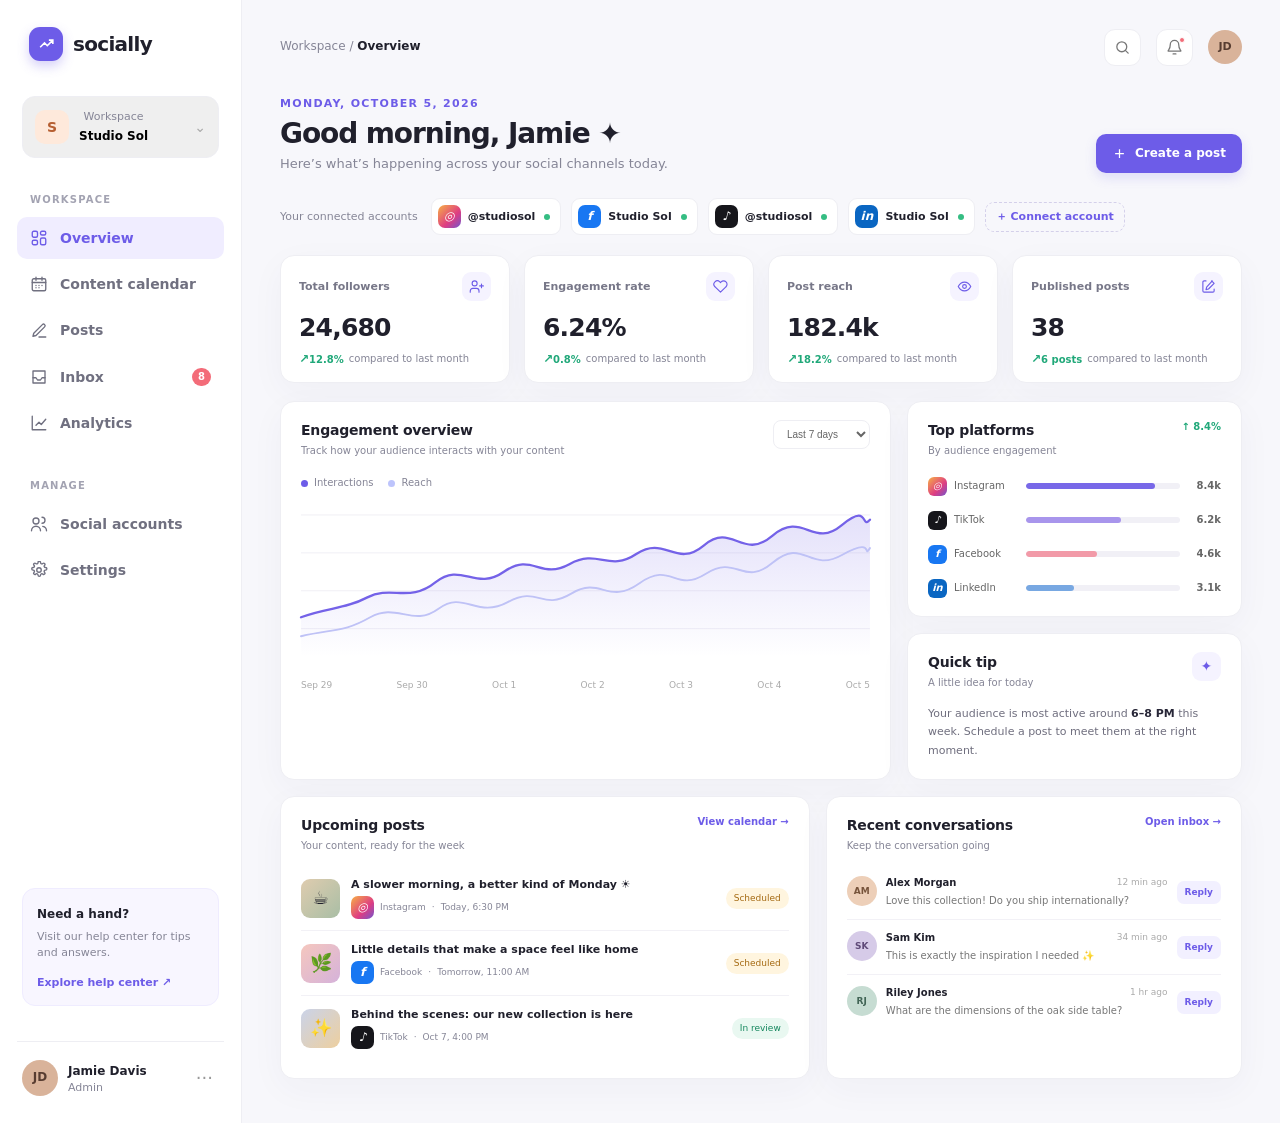
==== index.htm @ 8b08d068 "sample files" ====
<!doctype html>
<html lang="en">
<head>
  <meta charset="utf-8">
  <meta name="viewport" content="width=device-width, initial-scale=1">
  <meta name="theme-color" content="#f7f7fb">
  <title>Socially — Your social, in sync</title>
  <style>
    :root{--ink:#20202c;--muted:#858596;--line:#eeeef3;--purple:#6d5ce8;--purple-dark:#5948d5;--lav:#f0edff;--green:#20a879;--paper:#fff;--bg:#f7f7fb;--shadow:0 10px 35px #30275b0a}
    *{box-sizing:border-box}body{margin:0;background:var(--bg);color:var(--ink);font:14px/1.45 Inter,ui-sans-serif,system-ui,-apple-system,"Segoe UI",sans-serif}button{font:inherit;cursor:pointer}a{color:inherit;text-decoration:none}.app{min-height:100vh;display:grid;grid-template-columns:242px minmax(0,1fr)}
    aside{background:#fff;border-right:1px solid var(--line);padding:27px 17px;display:flex;flex-direction:column;gap:35px}.brand{display:flex;align-items:center;gap:10px;padding:0 12px;font-weight:750;font-size:20px;letter-spacing:-.7px}.brand-mark{height:34px;width:34px;border-radius:11px;background:var(--purple);display:grid;place-items:center;color:#fff;box-shadow:0 5px 12px #6d5ce84a}.brand-mark svg{width:19px}.workspace{margin:0 5px;padding:12px;border:1px solid var(--line);border-radius:13px;display:flex;align-items:center;gap:10px}.workspace-icon{width:34px;height:34px;border-radius:10px;background:#fee9db;color:#b65f32;display:grid;place-items:center;font-weight:750}.workspace small,.profile small{display:block;color:var(--muted);font-size:11px}.workspace strong{font-size:12px}.chev{margin-left:auto;color:#aaa}.nav-label{font-size:10px;text-transform:uppercase;letter-spacing:1.2px;color:#a3a3b2;font-weight:700;padding:0 13px;margin:0 0 9px}.nav{display:grid;gap:4px}.nav a{display:flex;gap:12px;align-items:center;padding:11px 13px;border-radius:10px;color:#707080;font-weight:550;transition:.18s}.nav a:hover{background:#f8f7ff;color:var(--purple)}.nav a.active{background:var(--lav);color:var(--purple);font-weight:700}.nav svg{width:18px;height:18px;stroke:currentColor;fill:none;stroke-width:1.8;stroke-linecap:round;stroke-linejoin:round}.badge{margin-left:auto;background:#f36c79;color:#fff;border-radius:99px;font-size:10px;min-width:19px;text-align:center;padding:2px 5px}.spacer{flex:1}.help-card{margin:0 5px;background:#f8f6ff;border:1px solid #efecff;padding:14px;border-radius:13px}.help-card strong{font-size:12px}.help-card p{font-size:11px;color:var(--muted);margin:5px 0 10px}.help-card a{color:var(--purple);font-weight:650;font-size:11px}.profile{border-top:1px solid var(--line);padding:18px 5px 0;display:flex;align-items:center;gap:10px}.avatar{width:36px;height:36px;border-radius:50%;display:grid;place-items:center;background:#d9b39a;color:#583d31;font-weight:750;font-size:12px;flex:none}.profile strong{font-size:12px}.profile button{margin-left:auto;border:0;background:none;color:#999;font-size:18px}
    main{min-width:0;padding:27px 38px 44px;max-width:1600px;width:100%;margin:0 auto}.topbar{height:40px;display:flex;align-items:center;justify-content:space-between;margin-bottom:29px}.crumb{color:var(--muted);font-size:12px}.crumb b{color:var(--ink);font-weight:650}.top-actions{display:flex;align-items:center;gap:15px}.icon-btn{border:1px solid var(--line);background:#fff;width:37px;height:37px;border-radius:11px;color:#777;display:grid;place-items:center;position:relative}.icon-btn svg{width:17px;height:17px;fill:none;stroke:currentColor;stroke-width:1.8;stroke-linecap:round;stroke-linejoin:round}.dot{position:absolute;right:7px;top:7px;height:6px;width:6px;background:#f36c79;border:1px solid #fff;border-radius:50%}.top-avatar{width:34px;height:34px;border-radius:50%;background:#d9b39a;display:grid;place-items:center;color:#583d31;font-weight:750;font-size:11px}
    .welcome{display:flex;align-items:flex-end;justify-content:space-between;margin-bottom:25px}.eyebrow{color:var(--purple);font-size:11px;text-transform:uppercase;letter-spacing:1.3px;font-weight:750}.welcome h1{font-size:28px;letter-spacing:-1.1px;margin:5px 0 4px;line-height:1.2}.welcome p{margin:0;color:var(--muted);font-size:13px}.primary{border:0;border-radius:10px;background:var(--purple);color:white;font-weight:650;font-size:12px;padding:11px 16px;display:inline-flex;align-items:center;gap:8px;box-shadow:0 5px 12px #6d5ce82b;transition:.18s}.primary:hover{background:var(--purple-dark);transform:translateY(-1px)}
    .social-strip{display:flex;align-items:center;gap:10px;margin-bottom:20px;flex-wrap:wrap}.social-strip>span{font-size:11px;color:var(--muted);margin-right:3px}.account{display:flex;align-items:center;gap:7px;padding:6px 10px 6px 6px;border:1px solid var(--line);background:#fff;border-radius:9px;font-size:11px;font-weight:600}.social-icon{width:23px;height:23px;border-radius:7px;display:grid;place-items:center;font-size:12px;font-weight:800;color:white}.ig{background:linear-gradient(135deg,#f7b044,#de3d82 60%,#7255cd)}.fb{background:#1877f2}.tt{background:#16161b}.in{background:#0a66c2}.online{width:6px;height:6px;border-radius:50%;background:#35bd83;margin-left:2px}.connect{border:1px dashed #d4d0ea;background:transparent;color:var(--purple);padding:6px 10px;border-radius:9px;font-size:11px;font-weight:650}
    .metrics{display:grid;grid-template-columns:repeat(4,minmax(0,1fr));gap:14px;margin-bottom:18px}.metric,.panel{background:var(--paper);border:1px solid var(--line);border-radius:14px;box-shadow:var(--shadow)}.metric{padding:16px 18px 14px}.metric-head{display:flex;align-items:center;justify-content:space-between;color:#777788;font-size:11px;font-weight:550}.metric-icon{width:29px;height:29px;background:#f5f3ff;border-radius:9px;color:var(--purple);display:grid;place-items:center}.metric-icon svg{width:15px;height:15px;fill:none;stroke:currentColor;stroke-width:1.8;stroke-linecap:round;stroke-linejoin:round}.metric-value{font-size:25px;font-weight:750;letter-spacing:-.8px;margin:9px 0 4px}.metric-foot{display:flex;align-items:center;gap:5px;color:var(--muted);font-size:10px}.up{color:var(--green);font-weight:700}.up::before{content:'↗';font-size:12px}
    .content-grid{display:grid;grid-template-columns:minmax(0,1.55fr) minmax(285px,.85fr);gap:16px}.panel{padding:18px 20px}.panel-head{display:flex;align-items:flex-start;justify-content:space-between;gap:12px}.panel h2{font-size:14px;letter-spacing:-.2px;margin:0;font-weight:700}.subtle{font-size:10px;color:var(--muted);margin:4px 0 0}.select{border:1px solid var(--line);background:#fff;border-radius:8px;padding:7px 9px;color:#666;font-size:10px}.chart-legend{display:flex;gap:15px;margin:17px 0 6px;color:var(--muted);font-size:10px}.legend{display:flex;align-items:center;gap:6px}.legend i{width:7px;height:7px;border-radius:50%;background:var(--purple)}.legend.secondary i{background:#bdc4fc}.chart{height:180px;width:100%;overflow:visible}.chart svg{width:100%;height:100%;overflow:visible}.chart text{font:10px inherit;fill:#a0a0ae}.gridline{stroke:#f0eff5;stroke-width:1}.area{fill:url(#fill)}.line-a{fill:none;stroke:#7462e8;stroke-width:2.4;stroke-linecap:round;stroke-linejoin:round}.line-b{fill:none;stroke:#bfc2f6;stroke-width:2;stroke-linecap:round;stroke-linejoin:round}.axis{display:flex;justify-content:space-between;color:#aaa;font-size:9px;margin-top:3px}.right-stack{display:grid;gap:16px;align-content:start}.mini-metric{font-size:10px;color:var(--muted)}.mini-metric strong{color:var(--green);font-size:10px}.bar-list{display:grid;gap:15px;margin-top:18px}.bar-row{display:grid;grid-template-columns:89px 1fr 32px;gap:9px;align-items:center;font-size:10px}.bar-name{display:flex;align-items:center;gap:7px;color:#666}.bar-name .social-icon{width:19px;height:19px;font-size:10px;border-radius:6px}.track{height:6px;background:#f1f0f6;border-radius:8px;overflow:hidden}.fill{height:100%;background:#7868e8;border-radius:8px}.bar-row:nth-child(2) .fill{background:#a895ec}.bar-row:nth-child(3) .fill{background:#f29aa8}.bar-row:nth-child(4) .fill{background:#78a8e2}.bar-value{text-align:right;color:#666;font-weight:650}
    .lower-grid{display:grid;grid-template-columns:minmax(0,1.12fr) minmax(0,.88fr);gap:16px;margin-top:16px}.view-link{color:var(--purple);font-size:10px;font-weight:650}.post-list{margin-top:13px;display:grid}.post{display:grid;grid-template-columns:39px minmax(0,1fr) auto;align-items:center;gap:11px;padding:11px 0;border-top:1px solid #f2f1f6}.post:first-child{border-top:0}.post-thumb{width:39px;height:39px;border-radius:9px;background:linear-gradient(135deg,#dfccaf,#a9bea5);display:grid;place-items:center;font-size:18px}.post:nth-child(2) .post-thumb{background:linear-gradient(135deg,#f5c7be,#d5b2da)}.post:nth-child(3) .post-thumb{background:linear-gradient(135deg,#cad3e9,#edcf9f)}.post-title{font-size:11px;font-weight:650;white-space:nowrap;overflow:hidden;text-overflow:ellipsis}.post-meta{font-size:9px;color:var(--muted);margin-top:3px;display:flex;align-items:center;gap:6px}.post-status{font-size:9px;color:#a56a12;background:#fff5df;border-radius:20px;padding:4px 8px;white-space:nowrap}.post-status.published{color:#16875e;background:#e9f8f1}.inbox-summary{display:flex;gap:8px;align-items:center}.inbox-summary strong{font-size:21px}.inbox-summary span{font-size:10px;color:var(--muted)}.comment-list{margin-top:12px}.comment{display:flex;gap:9px;padding:11px 0;border-top:1px solid #f2f1f6}.comment:first-child{border-top:0}.comment .avatar{width:30px;height:30px;font-size:9px}.comment-body{min-width:0;flex:1}.comment-top{display:flex;justify-content:space-between;gap:6px}.comment-top strong{font-size:10px}.comment-top span{font-size:9px;color:#aaa}.comment-text{font-size:10px;color:#777;margin-top:3px;white-space:nowrap;overflow:hidden;text-overflow:ellipsis}.reply{border:0;background:#f2f0ff;color:var(--purple);border-radius:7px;font-size:9px;font-weight:650;padding:5px 8px;align-self:center}.mobile-menu{display:none}
    @media(max-width:1100px){main{padding:24px}.app{grid-template-columns:218px minmax(0,1fr)}.metrics{grid-template-columns:repeat(2,minmax(0,1fr))}.content-grid{grid-template-columns:minmax(0,1.25fr) minmax(265px,.8fr)}}
    @media(max-width:800px){.app{grid-template-columns:1fr}aside{display:none}main{padding:20px 18px 35px}.mobile-menu{display:grid}.topbar{margin-bottom:23px}.content-grid,.lower-grid{grid-template-columns:1fr}.right-stack{grid-template-columns:1fr 1fr}.bar-list{gap:12px}.welcome h1{font-size:25px}}
    @media(max-width:560px){main{padding:17px 14px 28px}.crumb{display:none}.topbar{justify-content:flex-end;margin-bottom:21px}.welcome{align-items:flex-start;gap:12px}.welcome h1{font-size:22px}.welcome p{max-width:235px;font-size:11px}.welcome .primary{padding:10px 11px;font-size:0;gap:0}.welcome .primary svg{width:17px}.metrics{gap:9px}.metric{padding:13px}.metric-value{font-size:21px}.metric-head{font-size:10px}.metric-icon{width:26px;height:26px}.metric-foot{font-size:9px}.panel{padding:16px}.right-stack{grid-template-columns:1fr}.social-strip{gap:7px}.social-strip>span{width:100%}.account{padding-right:7px}.bar-row{grid-template-columns:78px 1fr 28px}.chart{height:155px}}
  </style>
</head>
<body>
  <div class="app">
    <aside>
      <a class="brand" href="#" aria-label="Socially home"><span class="brand-mark"><svg viewBox="0 0 24 24" fill="none" stroke="currentColor" stroke-width="2"><path d="M4 15.5 9.5 10l3.5 3.5L20 6.5M15 6.5h5v5"/></svg></span>socially</a>
      <button class="workspace" aria-label="Switch workspace"><span class="workspace-icon">S</span><span><small>Workspace</small><strong>Studio Sol</strong></span><span class="chev">⌄</span></button>
      <div><p class="nav-label">Workspace</p><nav class="nav">
        <a class="active" href="#overview"><svg viewBox="0 0 24 24"><rect x="3" y="3" width="7" height="8" rx="2"/><rect x="14" y="3" width="7" height="5" rx="2"/><rect x="14" y="12" width="7" height="9" rx="2"/><rect x="3" y="15" width="7" height="6" rx="2"/></svg>Overview</a>
        <a href="#calendar"><svg viewBox="0 0 24 24"><rect x="3" y="5" width="18" height="16" rx="2"/><path d="M16 3v4M8 3v4M3 10h18M8 14h.01M12 14h.01M16 14h.01M8 17h.01M12 17h.01"/></svg>Content calendar</a>
        <a href="#posts"><svg viewBox="0 0 24 24"><path d="M12 20h9"/><path d="M16.5 3.5a2.12 2.12 0 0 1 3 3L8 18l-4 1 1-4Z"/></svg>Posts</a>
        <a href="#inbox"><svg viewBox="0 0 24 24"><path d="M4 4h16v16H4z"/><path d="M4 13h4l2 3h4l2-3h4"/></svg>Inbox <span class="badge">8</span></a>
        <a href="#analytics"><svg viewBox="0 0 24 24"><path d="M3 3v18h18M8 15l4-4 3 3 6-7"/></svg>Analytics</a>
      </nav></div>
      <div><p class="nav-label">Manage</p><nav class="nav">
        <a href="#accounts"><svg viewBox="0 0 24 24"><circle cx="8" cy="8" r="4"/><path d="M2 21a6 6 0 0 1 12 0M16 11a4 4 0 1 0 0-8M22 21a6 6 0 0 0-5-5.9"/></svg>Social accounts</a>
        <a href="#settings"><svg viewBox="0 0 24 24"><circle cx="12" cy="12" r="3"/><path d="m19.4 15 .1.1a1.7 1.7 0 0 1-2.4 2.4l-.1-.1a1.7 1.7 0 0 0-2.9 1.2v.2a1.7 1.7 0 0 1-3.4 0v-.2a1.7 1.7 0 0 0-2.9-1.2l-.1.1a1.7 1.7 0 0 1-2.4-2.4l.1-.1a1.7 1.7 0 0 0-1.2-2.9H4a1.7 1.7 0 0 1 0-3.4h.2a1.7 1.7 0 0 0 1.2-2.9l-.1-.1a1.7 1.7 0 0 1 2.4-2.4l.1.1a1.7 1.7 0 0 0 2.9-1.2V2a1.7 1.7 0 0 1 3.4 0v.2a1.7 1.7 0 0 0 2.9 1.2l.1-.1a1.7 1.7 0 0 1 2.4 2.4l-.1.1a1.7 1.7 0 0 0 1.2 2.9h.2a1.7 1.7 0 0 1 0 3.4h-.2a1.7 1.7 0 0 0-1.2 2.9Z"/></svg>Settings</a>
      </nav></div>
      <div class="spacer"></div>
      <div class="help-card"><strong>Need a hand?</strong><p>Visit our help center for tips and answers.</p><a href="#help">Explore help center ↗</a></div>
      <div class="profile"><span class="avatar">JD</span><span><strong>Jamie Davis</strong><small>Admin</small></span><button aria-label="Profile menu">···</button></div>
    </aside>
    <main id="overview">
      <header class="topbar"><div class="crumb">Workspace <span> / </span> <b>Overview</b></div><div class="top-actions"><button class="icon-btn mobile-menu" aria-label="Open menu"><svg viewBox="0 0 24 24"><path d="M4 6h16M4 12h16M4 18h16"/></svg></button><button class="icon-btn" aria-label="Search"><svg viewBox="0 0 24 24"><circle cx="11" cy="11" r="7"/><path d="m20 20-4-4"/></svg></button><button class="icon-btn" aria-label="Notifications"><svg viewBox="0 0 24 24"><path d="M18 8a6 6 0 0 0-12 0c0 7-3 7-3 9h18c0-2-3-2-3-9M10 21h4"/></svg><i class="dot"></i></button><span class="top-avatar">JD</span></div></header>
      <section class="welcome"><div><div class="eyebrow">Monday, October 5, 2026</div><h1>Good morning, Jamie <span aria-hidden="true">✦</span></h1><p>Here’s what’s happening across your social channels today.</p></div><button class="primary" id="createPost"><svg viewBox="0 0 24 24" width="15" height="15" fill="none" stroke="currentColor" stroke-width="2"><path d="M12 5v14M5 12h14"/></svg>Create a post</button></section>
      <div class="social-strip"><span>Your connected accounts</span><div class="account"><i class="social-icon ig">◎</i>@studiosol <i class="online"></i></div><div class="account"><i class="social-icon fb">f</i>Studio Sol <i class="online"></i></div><div class="account"><i class="social-icon tt">♪</i>@studiosol <i class="online"></i></div><div class="account"><i class="social-icon in">in</i>Studio Sol <i class="online"></i></div><button class="connect" id="connectAccount">＋ Connect account</button></div>
      <section class="metrics" aria-label="Performance summary">
        <article class="metric"><div class="metric-head">Total followers <span class="metric-icon"><svg viewBox="0 0 24 24"><path d="M16 21v-2a4 4 0 0 0-4-4H6a4 4 0 0 0-4 4v2M9 11a4 4 0 1 0 0-8 4 4 0 0 0 0 8ZM20 8v6M23 11h-6"/></svg></span></div><div class="metric-value">24,680</div><div class="metric-foot"><span class="up">12.8%</span> compared to last month</div></article>
        <article class="metric"><div class="metric-head">Engagement rate <span class="metric-icon"><svg viewBox="0 0 24 24"><path d="M20.8 4.6a5.5 5.5 0 0 0-7.8 0L12 5.7l-1.1-1.1a5.5 5.5 0 0 0-7.8 7.8l1.1 1.1L12 21l7.8-7.5 1.1-1.1a5.5 5.5 0 0 0-.1-7.8Z"/></svg></span></div><div class="metric-value">6.24%</div><div class="metric-foot"><span class="up">0.8%</span> compared to last month</div></article>
        <article class="metric"><div class="metric-head">Post reach <span class="metric-icon"><svg viewBox="0 0 24 24"><path d="M2 12s3.6-7 10-7 10 7 10 7-3.6 7-10 7S2 12 2 12Z"/><circle cx="12" cy="12" r="3"/></svg></span></div><div class="metric-value">182.4k</div><div class="metric-foot"><span class="up">18.2%</span> compared to last month</div></article>
        <article class="metric"><div class="metric-head">Published posts <span class="metric-icon"><svg viewBox="0 0 24 24"><path d="M8 3H5a2 2 0 0 0-2 2v14a2 2 0 0 0 2 2h14a2 2 0 0 0 2-2v-3M17 3l4 4-9 9-4 1 1-4 9-10Z"/></svg></span></div><div class="metric-value">38</div><div class="metric-foot"><span class="up">6 posts</span> compared to last month</div></article>
      </section>
      <section class="content-grid" id="analytics">
        <article class="panel"><div class="panel-head"><div><h2>Engagement overview</h2><p class="subtle">Track how your audience interacts with your content</p></div><select class="select" aria-label="Chart time period"><option>Last 7 days</option><option>Last 30 days</option><option>Last 90 days</option></select></div><div class="chart-legend"><span class="legend"><i></i>Interactions</span><span class="legend secondary"><i></i>Reach</span></div><div class="chart"><svg viewBox="0 0 600 190" preserveAspectRatio="none" role="img" aria-label="Engagement and reach trending upward over the past week"><defs><linearGradient id="fill" x1="0" x2="0" y1="0" y2="1"><stop offset="0" stop-color="#7868e8" stop-opacity=".2"/><stop offset="1" stop-color="#7868e8" stop-opacity="0"/></linearGradient></defs><line class="gridline" x1="0" y1="20" x2="600" y2="20"/><line class="gridline" x1="0" y1="60" x2="600" y2="60"/><line class="gridline" x1="0" y1="100" x2="600" y2="100"/><line class="gridline" x1="0" y1="140" x2="600" y2="140"/><path class="area" d="M0 128 C30 117 45 120 70 107 S115 113 142 91 S184 101 214 80 S252 89 283 72 S324 81 354 61 S395 77 425 52 S465 69 497 42 S540 56 570 31 S590 36 600 25 V170 H0Z"/><path class="line-a" d="M0 128 C30 117 45 120 70 107 S115 113 142 91 S184 101 214 80 S252 89 283 72 S324 81 354 61 S395 77 425 52 S465 69 497 42 S540 56 570 31 S590 36 600 25"/><path class="line-b" d="M0 148 C35 140 45 144 73 128 S118 139 145 119 S185 130 218 112 S253 122 285 103 S323 116 357 92 S394 103 427 82 S466 97 498 70 S536 82 571 62 S592 67 600 55"/></svg></div><div class="axis"><span>Sep 29</span><span>Sep 30</span><span>Oct 1</span><span>Oct 2</span><span>Oct 3</span><span>Oct 4</span><span>Oct 5</span></div></article>
        <div class="right-stack"><article class="panel"><div class="panel-head"><div><h2>Top platforms</h2><p class="subtle">By audience engagement</p></div><span class="mini-metric"><strong>↑ 8.4%</strong></span></div><div class="bar-list"><div class="bar-row"><span class="bar-name"><i class="social-icon ig">◎</i>Instagram</span><div class="track"><div class="fill" style="width:84%"></div></div><span class="bar-value">8.4k</span></div><div class="bar-row"><span class="bar-name"><i class="social-icon tt">♪</i>TikTok</span><div class="track"><div class="fill" style="width:62%"></div></div><span class="bar-value">6.2k</span></div><div class="bar-row"><span class="bar-name"><i class="social-icon fb">f</i>Facebook</span><div class="track"><div class="fill" style="width:46%"></div></div><span class="bar-value">4.6k</span></div><div class="bar-row"><span class="bar-name"><i class="social-icon in">in</i>LinkedIn</span><div class="track"><div class="fill" style="width:31%"></div></div><span class="bar-value">3.1k</span></div></div></article>
          <article class="panel"><div class="panel-head"><div><h2>Quick tip</h2><p class="subtle">A little idea for today</p></div><span class="metric-icon">✦</span></div><p style="font-size:11px;color:#6f6e7e;line-height:1.7;margin:14px 0 0">Your audience is most active around <strong style="color:#272637">6–8 PM</strong> this week. Schedule a post to meet them at the right moment.</p></article></div>
      </section>
      <section class="lower-grid" id="posts">
        <article class="panel" id="calendar"><div class="panel-head"><div><h2>Upcoming posts</h2><p class="subtle">Your content, ready for the week</p></div><a class="view-link" href="#calendar">View calendar →</a></div><div class="post-list"><div class="post"><span class="post-thumb">☕</span><div><div class="post-title">A slower morning, a better kind of Monday ☀️</div><div class="post-meta"><i class="social-icon ig">◎</i> Instagram <span>·</span> Today, 6:30 PM</div></div><span class="post-status">Scheduled</span></div><div class="post"><span class="post-thumb">🌿</span><div><div class="post-title">Little details that make a space feel like home</div><div class="post-meta"><i class="social-icon fb">f</i> Facebook <span>·</span> Tomorrow, 11:00 AM</div></div><span class="post-status">Scheduled</span></div><div class="post"><span class="post-thumb">✨</span><div><div class="post-title">Behind the scenes: our new collection is here</div><div class="post-meta"><i class="social-icon tt">♪</i> TikTok <span>·</span> Oct 7, 4:00 PM</div></div><span class="post-status published">In review</span></div></div></article>
        <article class="panel" id="inbox"><div class="panel-head"><div><h2>Recent conversations</h2><p class="subtle">Keep the conversation going</p></div><a class="view-link" href="#inbox">Open inbox →</a></div><div class="comment-list"><div class="comment"><span class="avatar" style="background:#edcfb8;color:#77543b">AM</span><div class="comment-body"><div class="comment-top"><strong>Alex Morgan</strong><span>12 min ago</span></div><div class="comment-text">Love this collection! Do you ship internationally?</div></div><button class="reply">Reply</button></div><div class="comment"><span class="avatar" style="background:#d6cbe8;color:#5f4a78">SK</span><div class="comment-body"><div class="comment-top"><strong>Sam Kim</strong><span>34 min ago</span></div><div class="comment-text">This is exactly the inspiration I needed ✨</div></div><button class="reply">Reply</button></div><div class="comment"><span class="avatar" style="background:#c6dcd2;color:#416455">RJ</span><div class="comment-body"><div class="comment-top"><strong>Riley Jones</strong><span>1 hr ago</span></div><div class="comment-text">What are the dimensions of the oak side table?</div></div><button class="reply">Reply</button></div></div></article>
      </section>
    </main>
  </div>
  <script>
    document.getElementById('createPost').addEventListener('click',()=>alert('Your post composer is ready to connect.'));
    document.getElementById('connectAccount').addEventListener('click',()=>alert('Choose a social platform to connect your account.'));
    document.querySelectorAll('.reply').forEach(button=>button.addEventListener('click',()=>{const name=button.closest('.comment').querySelector('strong').textContent;button.textContent='Replied';button.disabled=true;button.closest('.comment').querySelector('.comment-text').textContent='Replying to '+name+'…';}));
    document.querySelectorAll('.nav a').forEach(link=>link.addEventListener('click',()=>{document.querySelector('.nav a.active')?.classList.remove('active');link.classList.add('active')}));
  </script>
</body>
</html>
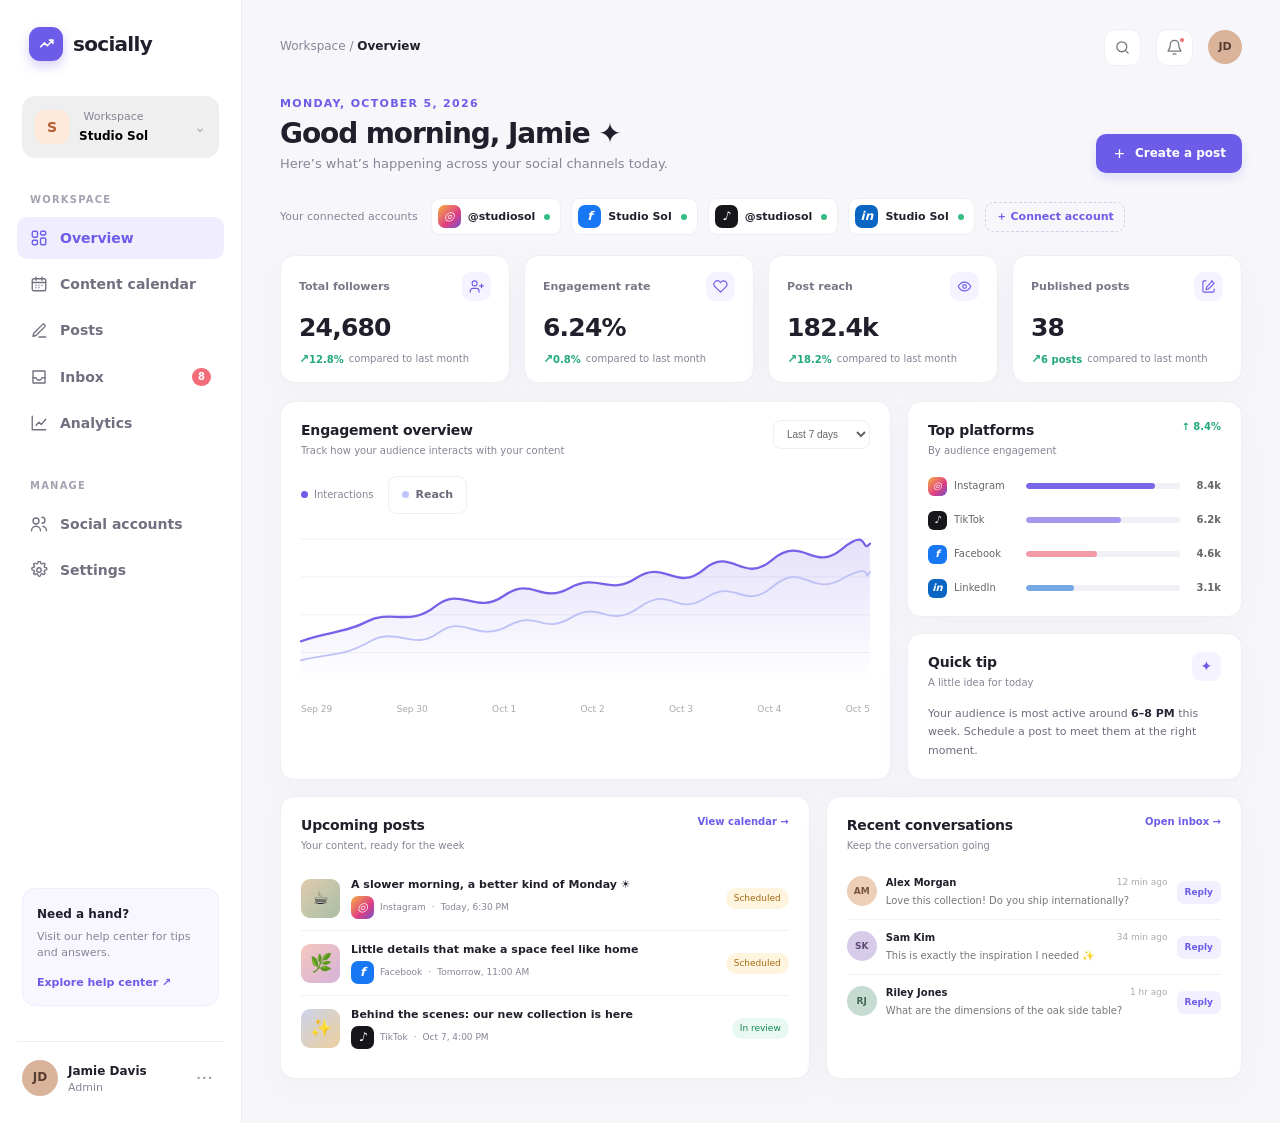
==== commit 6b17bbdd: "sample files" ====
--- a/index.htm
+++ b/index.htm
@@ -5,39 +5,26 @@
   <meta name="viewport" content="width=device-width, initial-scale=1">
   <meta name="theme-color" content="#f7f7fb">
   <title>Socially — Your social, in sync</title>
-  <style>
-    :root{--ink:#20202c;--muted:#858596;--line:#eeeef3;--purple:#6d5ce8;--purple-dark:#5948d5;--lav:#f0edff;--green:#20a879;--paper:#fff;--bg:#f7f7fb;--shadow:0 10px 35px #30275b0a}
-    *{box-sizing:border-box}body{margin:0;background:var(--bg);color:var(--ink);font:14px/1.45 Inter,ui-sans-serif,system-ui,-apple-system,"Segoe UI",sans-serif}button{font:inherit;cursor:pointer}a{color:inherit;text-decoration:none}.app{min-height:100vh;display:grid;grid-template-columns:242px minmax(0,1fr)}
-    aside{background:#fff;border-right:1px solid var(--line);padding:27px 17px;display:flex;flex-direction:column;gap:35px}.brand{display:flex;align-items:center;gap:10px;padding:0 12px;font-weight:750;font-size:20px;letter-spacing:-.7px}.brand-mark{height:34px;width:34px;border-radius:11px;background:var(--purple);display:grid;place-items:center;color:#fff;box-shadow:0 5px 12px #6d5ce84a}.brand-mark svg{width:19px}.workspace{margin:0 5px;padding:12px;border:1px solid var(--line);border-radius:13px;display:flex;align-items:center;gap:10px}.workspace-icon{width:34px;height:34px;border-radius:10px;background:#fee9db;color:#b65f32;display:grid;place-items:center;font-weight:750}.workspace small,.profile small{display:block;color:var(--muted);font-size:11px}.workspace strong{font-size:12px}.chev{margin-left:auto;color:#aaa}.nav-label{font-size:10px;text-transform:uppercase;letter-spacing:1.2px;color:#a3a3b2;font-weight:700;padding:0 13px;margin:0 0 9px}.nav{display:grid;gap:4px}.nav a{display:flex;gap:12px;align-items:center;padding:11px 13px;border-radius:10px;color:#707080;font-weight:550;transition:.18s}.nav a:hover{background:#f8f7ff;color:var(--purple)}.nav a.active{background:var(--lav);color:var(--purple);font-weight:700}.nav svg{width:18px;height:18px;stroke:currentColor;fill:none;stroke-width:1.8;stroke-linecap:round;stroke-linejoin:round}.badge{margin-left:auto;background:#f36c79;color:#fff;border-radius:99px;font-size:10px;min-width:19px;text-align:center;padding:2px 5px}.spacer{flex:1}.help-card{margin:0 5px;background:#f8f6ff;border:1px solid #efecff;padding:14px;border-radius:13px}.help-card strong{font-size:12px}.help-card p{font-size:11px;color:var(--muted);margin:5px 0 10px}.help-card a{color:var(--purple);font-weight:650;font-size:11px}.profile{border-top:1px solid var(--line);padding:18px 5px 0;display:flex;align-items:center;gap:10px}.avatar{width:36px;height:36px;border-radius:50%;display:grid;place-items:center;background:#d9b39a;color:#583d31;font-weight:750;font-size:12px;flex:none}.profile strong{font-size:12px}.profile button{margin-left:auto;border:0;background:none;color:#999;font-size:18px}
-    main{min-width:0;padding:27px 38px 44px;max-width:1600px;width:100%;margin:0 auto}.topbar{height:40px;display:flex;align-items:center;justify-content:space-between;margin-bottom:29px}.crumb{color:var(--muted);font-size:12px}.crumb b{color:var(--ink);font-weight:650}.top-actions{display:flex;align-items:center;gap:15px}.icon-btn{border:1px solid var(--line);background:#fff;width:37px;height:37px;border-radius:11px;color:#777;display:grid;place-items:center;position:relative}.icon-btn svg{width:17px;height:17px;fill:none;stroke:currentColor;stroke-width:1.8;stroke-linecap:round;stroke-linejoin:round}.dot{position:absolute;right:7px;top:7px;height:6px;width:6px;background:#f36c79;border:1px solid #fff;border-radius:50%}.top-avatar{width:34px;height:34px;border-radius:50%;background:#d9b39a;display:grid;place-items:center;color:#583d31;font-weight:750;font-size:11px}
-    .welcome{display:flex;align-items:flex-end;justify-content:space-between;margin-bottom:25px}.eyebrow{color:var(--purple);font-size:11px;text-transform:uppercase;letter-spacing:1.3px;font-weight:750}.welcome h1{font-size:28px;letter-spacing:-1.1px;margin:5px 0 4px;line-height:1.2}.welcome p{margin:0;color:var(--muted);font-size:13px}.primary{border:0;border-radius:10px;background:var(--purple);color:white;font-weight:650;font-size:12px;padding:11px 16px;display:inline-flex;align-items:center;gap:8px;box-shadow:0 5px 12px #6d5ce82b;transition:.18s}.primary:hover{background:var(--purple-dark);transform:translateY(-1px)}
-    .social-strip{display:flex;align-items:center;gap:10px;margin-bottom:20px;flex-wrap:wrap}.social-strip>span{font-size:11px;color:var(--muted);margin-right:3px}.account{display:flex;align-items:center;gap:7px;padding:6px 10px 6px 6px;border:1px solid var(--line);background:#fff;border-radius:9px;font-size:11px;font-weight:600}.social-icon{width:23px;height:23px;border-radius:7px;display:grid;place-items:center;font-size:12px;font-weight:800;color:white}.ig{background:linear-gradient(135deg,#f7b044,#de3d82 60%,#7255cd)}.fb{background:#1877f2}.tt{background:#16161b}.in{background:#0a66c2}.online{width:6px;height:6px;border-radius:50%;background:#35bd83;margin-left:2px}.connect{border:1px dashed #d4d0ea;background:transparent;color:var(--purple);padding:6px 10px;border-radius:9px;font-size:11px;font-weight:650}
-    .metrics{display:grid;grid-template-columns:repeat(4,minmax(0,1fr));gap:14px;margin-bottom:18px}.metric,.panel{background:var(--paper);border:1px solid var(--line);border-radius:14px;box-shadow:var(--shadow)}.metric{padding:16px 18px 14px}.metric-head{display:flex;align-items:center;justify-content:space-between;color:#777788;font-size:11px;font-weight:550}.metric-icon{width:29px;height:29px;background:#f5f3ff;border-radius:9px;color:var(--purple);display:grid;place-items:center}.metric-icon svg{width:15px;height:15px;fill:none;stroke:currentColor;stroke-width:1.8;stroke-linecap:round;stroke-linejoin:round}.metric-value{font-size:25px;font-weight:750;letter-spacing:-.8px;margin:9px 0 4px}.metric-foot{display:flex;align-items:center;gap:5px;color:var(--muted);font-size:10px}.up{color:var(--green);font-weight:700}.up::before{content:'↗';font-size:12px}
-    .content-grid{display:grid;grid-template-columns:minmax(0,1.55fr) minmax(285px,.85fr);gap:16px}.panel{padding:18px 20px}.panel-head{display:flex;align-items:flex-start;justify-content:space-between;gap:12px}.panel h2{font-size:14px;letter-spacing:-.2px;margin:0;font-weight:700}.subtle{font-size:10px;color:var(--muted);margin:4px 0 0}.select{border:1px solid var(--line);background:#fff;border-radius:8px;padding:7px 9px;color:#666;font-size:10px}.chart-legend{display:flex;gap:15px;margin:17px 0 6px;color:var(--muted);font-size:10px}.legend{display:flex;align-items:center;gap:6px}.legend i{width:7px;height:7px;border-radius:50%;background:var(--purple)}.legend.secondary i{background:#bdc4fc}.chart{height:180px;width:100%;overflow:visible}.chart svg{width:100%;height:100%;overflow:visible}.chart text{font:10px inherit;fill:#a0a0ae}.gridline{stroke:#f0eff5;stroke-width:1}.area{fill:url(#fill)}.line-a{fill:none;stroke:#7462e8;stroke-width:2.4;stroke-linecap:round;stroke-linejoin:round}.line-b{fill:none;stroke:#bfc2f6;stroke-width:2;stroke-linecap:round;stroke-linejoin:round}.axis{display:flex;justify-content:space-between;color:#aaa;font-size:9px;margin-top:3px}.right-stack{display:grid;gap:16px;align-content:start}.mini-metric{font-size:10px;color:var(--muted)}.mini-metric strong{color:var(--green);font-size:10px}.bar-list{display:grid;gap:15px;margin-top:18px}.bar-row{display:grid;grid-template-columns:89px 1fr 32px;gap:9px;align-items:center;font-size:10px}.bar-name{display:flex;align-items:center;gap:7px;color:#666}.bar-name .social-icon{width:19px;height:19px;font-size:10px;border-radius:6px}.track{height:6px;background:#f1f0f6;border-radius:8px;overflow:hidden}.fill{height:100%;background:#7868e8;border-radius:8px}.bar-row:nth-child(2) .fill{background:#a895ec}.bar-row:nth-child(3) .fill{background:#f29aa8}.bar-row:nth-child(4) .fill{background:#78a8e2}.bar-value{text-align:right;color:#666;font-weight:650}
-    .lower-grid{display:grid;grid-template-columns:minmax(0,1.12fr) minmax(0,.88fr);gap:16px;margin-top:16px}.view-link{color:var(--purple);font-size:10px;font-weight:650}.post-list{margin-top:13px;display:grid}.post{display:grid;grid-template-columns:39px minmax(0,1fr) auto;align-items:center;gap:11px;padding:11px 0;border-top:1px solid #f2f1f6}.post:first-child{border-top:0}.post-thumb{width:39px;height:39px;border-radius:9px;background:linear-gradient(135deg,#dfccaf,#a9bea5);display:grid;place-items:center;font-size:18px}.post:nth-child(2) .post-thumb{background:linear-gradient(135deg,#f5c7be,#d5b2da)}.post:nth-child(3) .post-thumb{background:linear-gradient(135deg,#cad3e9,#edcf9f)}.post-title{font-size:11px;font-weight:650;white-space:nowrap;overflow:hidden;text-overflow:ellipsis}.post-meta{font-size:9px;color:var(--muted);margin-top:3px;display:flex;align-items:center;gap:6px}.post-status{font-size:9px;color:#a56a12;background:#fff5df;border-radius:20px;padding:4px 8px;white-space:nowrap}.post-status.published{color:#16875e;background:#e9f8f1}.inbox-summary{display:flex;gap:8px;align-items:center}.inbox-summary strong{font-size:21px}.inbox-summary span{font-size:10px;color:var(--muted)}.comment-list{margin-top:12px}.comment{display:flex;gap:9px;padding:11px 0;border-top:1px solid #f2f1f6}.comment:first-child{border-top:0}.comment .avatar{width:30px;height:30px;font-size:9px}.comment-body{min-width:0;flex:1}.comment-top{display:flex;justify-content:space-between;gap:6px}.comment-top strong{font-size:10px}.comment-top span{font-size:9px;color:#aaa}.comment-text{font-size:10px;color:#777;margin-top:3px;white-space:nowrap;overflow:hidden;text-overflow:ellipsis}.reply{border:0;background:#f2f0ff;color:var(--purple);border-radius:7px;font-size:9px;font-weight:650;padding:5px 8px;align-self:center}.mobile-menu{display:none}
-    @media(max-width:1100px){main{padding:24px}.app{grid-template-columns:218px minmax(0,1fr)}.metrics{grid-template-columns:repeat(2,minmax(0,1fr))}.content-grid{grid-template-columns:minmax(0,1.25fr) minmax(265px,.8fr)}}
-    @media(max-width:800px){.app{grid-template-columns:1fr}aside{display:none}main{padding:20px 18px 35px}.mobile-menu{display:grid}.topbar{margin-bottom:23px}.content-grid,.lower-grid{grid-template-columns:1fr}.right-stack{grid-template-columns:1fr 1fr}.bar-list{gap:12px}.welcome h1{font-size:25px}}
-    @media(max-width:560px){main{padding:17px 14px 28px}.crumb{display:none}.topbar{justify-content:flex-end;margin-bottom:21px}.welcome{align-items:flex-start;gap:12px}.welcome h1{font-size:22px}.welcome p{max-width:235px;font-size:11px}.welcome .primary{padding:10px 11px;font-size:0;gap:0}.welcome .primary svg{width:17px}.metrics{gap:9px}.metric{padding:13px}.metric-value{font-size:21px}.metric-head{font-size:10px}.metric-icon{width:26px;height:26px}.metric-foot{font-size:9px}.panel{padding:16px}.right-stack{grid-template-columns:1fr}.social-strip{gap:7px}.social-strip>span{width:100%}.account{padding-right:7px}.bar-row{grid-template-columns:78px 1fr 28px}.chart{height:155px}}
-  </style>
+  <link rel="stylesheet" href="app.css">
 </head>
 <body>
   <div class="app">
     <aside>
-      <a class="brand" href="#" aria-label="Socially home"><span class="brand-mark"><svg viewBox="0 0 24 24" fill="none" stroke="currentColor" stroke-width="2"><path d="M4 15.5 9.5 10l3.5 3.5L20 6.5M15 6.5h5v5"/></svg></span>socially</a>
+      <a class="brand" href="index.htm" aria-label="Socially home"><span class="brand-mark"><svg viewBox="0 0 24 24" fill="none" stroke="currentColor" stroke-width="2"><path d="M4 15.5 9.5 10l3.5 3.5L20 6.5M15 6.5h5v5"/></svg></span>socially</a>
       <button class="workspace" aria-label="Switch workspace"><span class="workspace-icon">S</span><span><small>Workspace</small><strong>Studio Sol</strong></span><span class="chev">⌄</span></button>
       <div><p class="nav-label">Workspace</p><nav class="nav">
-        <a class="active" href="#overview"><svg viewBox="0 0 24 24"><rect x="3" y="3" width="7" height="8" rx="2"/><rect x="14" y="3" width="7" height="5" rx="2"/><rect x="14" y="12" width="7" height="9" rx="2"/><rect x="3" y="15" width="7" height="6" rx="2"/></svg>Overview</a>
-        <a href="#calendar"><svg viewBox="0 0 24 24"><rect x="3" y="5" width="18" height="16" rx="2"/><path d="M16 3v4M8 3v4M3 10h18M8 14h.01M12 14h.01M16 14h.01M8 17h.01M12 17h.01"/></svg>Content calendar</a>
-        <a href="#posts"><svg viewBox="0 0 24 24"><path d="M12 20h9"/><path d="M16.5 3.5a2.12 2.12 0 0 1 3 3L8 18l-4 1 1-4Z"/></svg>Posts</a>
-        <a href="#inbox"><svg viewBox="0 0 24 24"><path d="M4 4h16v16H4z"/><path d="M4 13h4l2 3h4l2-3h4"/></svg>Inbox <span class="badge">8</span></a>
-        <a href="#analytics"><svg viewBox="0 0 24 24"><path d="M3 3v18h18M8 15l4-4 3 3 6-7"/></svg>Analytics</a>
+        <a class="active" href="index.htm"><svg viewBox="0 0 24 24"><rect x="3" y="3" width="7" height="8" rx="2"/><rect x="14" y="3" width="7" height="5" rx="2"/><rect x="14" y="12" width="7" height="9" rx="2"/><rect x="3" y="15" width="7" height="6" rx="2"/></svg>Overview</a>
+        <a href="calendar.htm"><svg viewBox="0 0 24 24"><rect x="3" y="5" width="18" height="16" rx="2"/><path d="M16 3v4M8 3v4M3 10h18M8 14h.01M12 14h.01M16 14h.01M8 17h.01M12 17h.01"/></svg>Content calendar</a>
+        <a href="posts.htm"><svg viewBox="0 0 24 24"><path d="M12 20h9"/><path d="M16.5 3.5a2.12 2.12 0 0 1 3 3L8 18l-4 1 1-4Z"/></svg>Posts</a>
+        <a href="inbox.htm"><svg viewBox="0 0 24 24"><path d="M4 4h16v16H4z"/><path d="M4 13h4l2 3h4l2-3h4"/></svg>Inbox <span class="badge">8</span></a>
+        <a href="analytics.htm"><svg viewBox="0 0 24 24"><path d="M3 3v18h18M8 15l4-4 3 3 6-7"/></svg>Analytics</a>
       </nav></div>
       <div><p class="nav-label">Manage</p><nav class="nav">
-        <a href="#accounts"><svg viewBox="0 0 24 24"><circle cx="8" cy="8" r="4"/><path d="M2 21a6 6 0 0 1 12 0M16 11a4 4 0 1 0 0-8M22 21a6 6 0 0 0-5-5.9"/></svg>Social accounts</a>
-        <a href="#settings"><svg viewBox="0 0 24 24"><circle cx="12" cy="12" r="3"/><path d="m19.4 15 .1.1a1.7 1.7 0 0 1-2.4 2.4l-.1-.1a1.7 1.7 0 0 0-2.9 1.2v.2a1.7 1.7 0 0 1-3.4 0v-.2a1.7 1.7 0 0 0-2.9-1.2l-.1.1a1.7 1.7 0 0 1-2.4-2.4l.1-.1a1.7 1.7 0 0 0-1.2-2.9H4a1.7 1.7 0 0 1 0-3.4h.2a1.7 1.7 0 0 0 1.2-2.9l-.1-.1a1.7 1.7 0 0 1 2.4-2.4l.1.1a1.7 1.7 0 0 0 2.9-1.2V2a1.7 1.7 0 0 1 3.4 0v.2a1.7 1.7 0 0 0 2.9 1.2l.1-.1a1.7 1.7 0 0 1 2.4 2.4l-.1.1a1.7 1.7 0 0 0 1.2 2.9h.2a1.7 1.7 0 0 1 0 3.4h-.2a1.7 1.7 0 0 0-1.2 2.9Z"/></svg>Settings</a>
+        <a href="accounts.htm"><svg viewBox="0 0 24 24"><circle cx="8" cy="8" r="4"/><path d="M2 21a6 6 0 0 1 12 0M16 11a4 4 0 1 0 0-8M22 21a6 6 0 0 0-5-5.9"/></svg>Social accounts</a>
+        <a href="settings.htm"><svg viewBox="0 0 24 24"><circle cx="12" cy="12" r="3"/><path d="m19.4 15 .1.1a1.7 1.7 0 0 1-2.4 2.4l-.1-.1a1.7 1.7 0 0 0-2.9 1.2v.2a1.7 1.7 0 0 1-3.4 0v-.2a1.7 1.7 0 0 0-2.9-1.2l-.1.1a1.7 1.7 0 0 1-2.4-2.4l.1-.1a1.7 1.7 0 0 0-1.2-2.9H4a1.7 1.7 0 0 1 0-3.4h.2a1.7 1.7 0 0 0 1.2-2.9l-.1-.1a1.7 1.7 0 0 1 2.4-2.4l.1.1a1.7 1.7 0 0 0 2.9-1.2V2a1.7 1.7 0 0 1 3.4 0v.2a1.7 1.7 0 0 0 2.9 1.2l.1-.1a1.7 1.7 0 0 1 2.4 2.4l-.1.1a1.7 1.7 0 0 0 1.2 2.9h.2a1.7 1.7 0 0 1 0 3.4h-.2a1.7 1.7 0 0 0-1.2 2.9Z"/></svg>Settings</a>
       </nav></div>
       <div class="spacer"></div>
-      <div class="help-card"><strong>Need a hand?</strong><p>Visit our help center for tips and answers.</p><a href="#help">Explore help center ↗</a></div>
+      <div class="help-card"><strong>Need a hand?</strong><p>Visit our help center for tips and answers.</p><a href="help.htm">Explore help center ↗</a></div>
       <div class="profile"><span class="avatar">JD</span><span><strong>Jamie Davis</strong><small>Admin</small></span><button aria-label="Profile menu">···</button></div>
     </aside>
     <main id="overview">
@@ -56,15 +43,16 @@
           <article class="panel"><div class="panel-head"><div><h2>Quick tip</h2><p class="subtle">A little idea for today</p></div><span class="metric-icon">✦</span></div><p style="font-size:11px;color:#6f6e7e;line-height:1.7;margin:14px 0 0">Your audience is most active around <strong style="color:#272637">6–8 PM</strong> this week. Schedule a post to meet them at the right moment.</p></article></div>
       </section>
       <section class="lower-grid" id="posts">
-        <article class="panel" id="calendar"><div class="panel-head"><div><h2>Upcoming posts</h2><p class="subtle">Your content, ready for the week</p></div><a class="view-link" href="#calendar">View calendar →</a></div><div class="post-list"><div class="post"><span class="post-thumb">☕</span><div><div class="post-title">A slower morning, a better kind of Monday ☀️</div><div class="post-meta"><i class="social-icon ig">◎</i> Instagram <span>·</span> Today, 6:30 PM</div></div><span class="post-status">Scheduled</span></div><div class="post"><span class="post-thumb">🌿</span><div><div class="post-title">Little details that make a space feel like home</div><div class="post-meta"><i class="social-icon fb">f</i> Facebook <span>·</span> Tomorrow, 11:00 AM</div></div><span class="post-status">Scheduled</span></div><div class="post"><span class="post-thumb">✨</span><div><div class="post-title">Behind the scenes: our new collection is here</div><div class="post-meta"><i class="social-icon tt">♪</i> TikTok <span>·</span> Oct 7, 4:00 PM</div></div><span class="post-status published">In review</span></div></div></article>
-        <article class="panel" id="inbox"><div class="panel-head"><div><h2>Recent conversations</h2><p class="subtle">Keep the conversation going</p></div><a class="view-link" href="#inbox">Open inbox →</a></div><div class="comment-list"><div class="comment"><span class="avatar" style="background:#edcfb8;color:#77543b">AM</span><div class="comment-body"><div class="comment-top"><strong>Alex Morgan</strong><span>12 min ago</span></div><div class="comment-text">Love this collection! Do you ship internationally?</div></div><button class="reply">Reply</button></div><div class="comment"><span class="avatar" style="background:#d6cbe8;color:#5f4a78">SK</span><div class="comment-body"><div class="comment-top"><strong>Sam Kim</strong><span>34 min ago</span></div><div class="comment-text">This is exactly the inspiration I needed ✨</div></div><button class="reply">Reply</button></div><div class="comment"><span class="avatar" style="background:#c6dcd2;color:#416455">RJ</span><div class="comment-body"><div class="comment-top"><strong>Riley Jones</strong><span>1 hr ago</span></div><div class="comment-text">What are the dimensions of the oak side table?</div></div><button class="reply">Reply</button></div></div></article>
+        <article class="panel" id="calendar"><div class="panel-head"><div><h2>Upcoming posts</h2><p class="subtle">Your content, ready for the week</p></div><a class="view-link" href="calendar.htm">View calendar →</a></div><div class="post-list"><div class="post"><span class="post-thumb">☕</span><div><div class="post-title">A slower morning, a better kind of Monday ☀️</div><div class="post-meta"><i class="social-icon ig">◎</i> Instagram <span>·</span> Today, 6:30 PM</div></div><span class="post-status">Scheduled</span></div><div class="post"><span class="post-thumb">🌿</span><div><div class="post-title">Little details that make a space feel like home</div><div class="post-meta"><i class="social-icon fb">f</i> Facebook <span>·</span> Tomorrow, 11:00 AM</div></div><span class="post-status">Scheduled</span></div><div class="post"><span class="post-thumb">✨</span><div><div class="post-title">Behind the scenes: our new collection is here</div><div class="post-meta"><i class="social-icon tt">♪</i> TikTok <span>·</span> Oct 7, 4:00 PM</div></div><span class="post-status published">In review</span></div></div></article>
+        <article class="panel" id="inbox"><div class="panel-head"><div><h2>Recent conversations</h2><p class="subtle">Keep the conversation going</p></div><a class="view-link" href="inbox.htm">Open inbox →</a></div><div class="comment-list"><div class="comment"><span class="avatar" style="background:#edcfb8;color:#77543b">AM</span><div class="comment-body"><div class="comment-top"><strong>Alex Morgan</strong><span>12 min ago</span></div><div class="comment-text">Love this collection! Do you ship internationally?</div></div><button class="reply">Reply</button></div><div class="comment"><span class="avatar" style="background:#d6cbe8;color:#5f4a78">SK</span><div class="comment-body"><div class="comment-top"><strong>Sam Kim</strong><span>34 min ago</span></div><div class="comment-text">This is exactly the inspiration I needed ✨</div></div><button class="reply">Reply</button></div><div class="comment"><span class="avatar" style="background:#c6dcd2;color:#416455">RJ</span><div class="comment-body"><div class="comment-top"><strong>Riley Jones</strong><span>1 hr ago</span></div><div class="comment-text">What are the dimensions of the oak side table?</div></div><button class="reply">Reply</button></div></div></article>
       </section>
     </main>
   </div>
   <script>
-    document.getElementById('createPost').addEventListener('click',()=>alert('Your post composer is ready to connect.'));
-    document.getElementById('connectAccount').addEventListener('click',()=>alert('Choose a social platform to connect your account.'));
-    document.querySelectorAll('.reply').forEach(button=>button.addEventListener('click',()=>{const name=button.closest('.comment').querySelector('strong').textContent;button.textContent='Replied';button.disabled=true;button.closest('.comment').querySelector('.comment-text').textContent='Replying to '+name+'…';}));
+    document.getElementById('createPost').addEventListener('click',()=>window.location.href='posts.htm');
+    document.getElementById('connectAccount').addEventListener('click',()=>window.location.href='accounts.htm');
+    document.querySelectorAll('.reply').forEach(button=>button.addEventListener('click',()=>window.location.href='inbox.htm'));
+    document.querySelector('.mobile-menu')?.addEventListener('click',()=>document.querySelector('.app')?.classList.toggle('mobile-nav-visible'));
     document.querySelectorAll('.nav a').forEach(link=>link.addEventListener('click',()=>{document.querySelector('.nav a.active')?.classList.remove('active');link.classList.add('active')}));
   </script>
 </body>
--- a/app.css
+++ b/app.css
@@ -0,0 +1,19 @@
+
+    :root{--ink:#20202c;--muted:#858596;--line:#eeeef3;--purple:#6d5ce8;--purple-dark:#5948d5;--lav:#f0edff;--green:#20a879;--paper:#fff;--bg:#f7f7fb;--shadow:0 10px 35px #30275b0a}
+    *{box-sizing:border-box}body{margin:0;background:var(--bg);color:var(--ink);font:14px/1.45 Inter,ui-sans-serif,system-ui,-apple-system,"Segoe UI",sans-serif}button{font:inherit;cursor:pointer}a{color:inherit;text-decoration:none}.app{min-height:100vh;display:grid;grid-template-columns:242px minmax(0,1fr)}
+    aside{background:#fff;border-right:1px solid var(--line);padding:27px 17px;display:flex;flex-direction:column;gap:35px}.brand{display:flex;align-items:center;gap:10px;padding:0 12px;font-weight:750;font-size:20px;letter-spacing:-.7px}.brand-mark{height:34px;width:34px;border-radius:11px;background:var(--purple);display:grid;place-items:center;color:#fff;box-shadow:0 5px 12px #6d5ce84a}.brand-mark svg{width:19px}.workspace{margin:0 5px;padding:12px;border:1px solid var(--line);border-radius:13px;display:flex;align-items:center;gap:10px}.workspace-icon{width:34px;height:34px;border-radius:10px;background:#fee9db;color:#b65f32;display:grid;place-items:center;font-weight:750}.workspace small,.profile small{display:block;color:var(--muted);font-size:11px}.workspace strong{font-size:12px}.chev{margin-left:auto;color:#aaa}.nav-label{font-size:10px;text-transform:uppercase;letter-spacing:1.2px;color:#a3a3b2;font-weight:700;padding:0 13px;margin:0 0 9px}.nav{display:grid;gap:4px}.nav a{display:flex;gap:12px;align-items:center;padding:11px 13px;border-radius:10px;color:#707080;font-weight:550;transition:.18s}.nav a:hover{background:#f8f7ff;color:var(--purple)}.nav a.active{background:var(--lav);color:var(--purple);font-weight:700}.nav svg{width:18px;height:18px;stroke:currentColor;fill:none;stroke-width:1.8;stroke-linecap:round;stroke-linejoin:round}.badge{margin-left:auto;background:#f36c79;color:#fff;border-radius:99px;font-size:10px;min-width:19px;text-align:center;padding:2px 5px}.spacer{flex:1}.help-card{margin:0 5px;background:#f8f6ff;border:1px solid #efecff;padding:14px;border-radius:13px}.help-card strong{font-size:12px}.help-card p{font-size:11px;color:var(--muted);margin:5px 0 10px}.help-card a{color:var(--purple);font-weight:650;font-size:11px}.profile{border-top:1px solid var(--line);padding:18px 5px 0;display:flex;align-items:center;gap:10px}.avatar{width:36px;height:36px;border-radius:50%;display:grid;place-items:center;background:#d9b39a;color:#583d31;font-weight:750;font-size:12px;flex:none}.profile strong{font-size:12px}.profile button{margin-left:auto;border:0;background:none;color:#999;font-size:18px}
+    main{min-width:0;padding:27px 38px 44px;max-width:1600px;width:100%;margin:0 auto}.topbar{height:40px;display:flex;align-items:center;justify-content:space-between;margin-bottom:29px}.crumb{color:var(--muted);font-size:12px}.crumb b{color:var(--ink);font-weight:650}.top-actions{display:flex;align-items:center;gap:15px}.icon-btn{border:1px solid var(--line);background:#fff;width:37px;height:37px;border-radius:11px;color:#777;display:grid;place-items:center;position:relative}.icon-btn svg{width:17px;height:17px;fill:none;stroke:currentColor;stroke-width:1.8;stroke-linecap:round;stroke-linejoin:round}.dot{position:absolute;right:7px;top:7px;height:6px;width:6px;background:#f36c79;border:1px solid #fff;border-radius:50%}.top-avatar{width:34px;height:34px;border-radius:50%;background:#d9b39a;display:grid;place-items:center;color:#583d31;font-weight:750;font-size:11px}
+    .welcome{display:flex;align-items:flex-end;justify-content:space-between;margin-bottom:25px}.eyebrow{color:var(--purple);font-size:11px;text-transform:uppercase;letter-spacing:1.3px;font-weight:750}.welcome h1{font-size:28px;letter-spacing:-1.1px;margin:5px 0 4px;line-height:1.2}.welcome p{margin:0;color:var(--muted);font-size:13px}.primary{border:0;border-radius:10px;background:var(--purple);color:white;font-weight:650;font-size:12px;padding:11px 16px;display:inline-flex;align-items:center;gap:8px;box-shadow:0 5px 12px #6d5ce82b;transition:.18s}.primary:hover{background:var(--purple-dark);transform:translateY(-1px)}
+    .social-strip{display:flex;align-items:center;gap:10px;margin-bottom:20px;flex-wrap:wrap}.social-strip>span{font-size:11px;color:var(--muted);margin-right:3px}.account{display:flex;align-items:center;gap:7px;padding:6px 10px 6px 6px;border:1px solid var(--line);background:#fff;border-radius:9px;font-size:11px;font-weight:600}.social-icon{width:23px;height:23px;border-radius:7px;display:grid;place-items:center;font-size:12px;font-weight:800;color:white}.ig{background:linear-gradient(135deg,#f7b044,#de3d82 60%,#7255cd)}.fb{background:#1877f2}.tt{background:#16161b}.in{background:#0a66c2}.online{width:6px;height:6px;border-radius:50%;background:#35bd83;margin-left:2px}.connect{border:1px dashed #d4d0ea;background:transparent;color:var(--purple);padding:6px 10px;border-radius:9px;font-size:11px;font-weight:650}
+    .metrics{display:grid;grid-template-columns:repeat(4,minmax(0,1fr));gap:14px;margin-bottom:18px}.metric,.panel{background:var(--paper);border:1px solid var(--line);border-radius:14px;box-shadow:var(--shadow)}.metric{padding:16px 18px 14px}.metric-head{display:flex;align-items:center;justify-content:space-between;color:#777788;font-size:11px;font-weight:550}.metric-icon{width:29px;height:29px;background:#f5f3ff;border-radius:9px;color:var(--purple);display:grid;place-items:center}.metric-icon svg{width:15px;height:15px;fill:none;stroke:currentColor;stroke-width:1.8;stroke-linecap:round;stroke-linejoin:round}.metric-value{font-size:25px;font-weight:750;letter-spacing:-.8px;margin:9px 0 4px}.metric-foot{display:flex;align-items:center;gap:5px;color:var(--muted);font-size:10px}.up{color:var(--green);font-weight:700}.up::before{content:'↗';font-size:12px}
+    .content-grid{display:grid;grid-template-columns:minmax(0,1.55fr) minmax(285px,.85fr);gap:16px}.panel{padding:18px 20px}.panel-head{display:flex;align-items:flex-start;justify-content:space-between;gap:12px}.panel h2{font-size:14px;letter-spacing:-.2px;margin:0;font-weight:700}.subtle{font-size:10px;color:var(--muted);margin:4px 0 0}.select{border:1px solid var(--line);background:#fff;border-radius:8px;padding:7px 9px;color:#666;font-size:10px}.chart-legend{display:flex;gap:15px;margin:17px 0 6px;color:var(--muted);font-size:10px}.legend{display:flex;align-items:center;gap:6px}.legend i{width:7px;height:7px;border-radius:50%;background:var(--purple)}.legend.secondary i{background:#bdc4fc}.chart{height:180px;width:100%;overflow:visible}.chart svg{width:100%;height:100%;overflow:visible}.chart text{font:10px inherit;fill:#a0a0ae}.gridline{stroke:#f0eff5;stroke-width:1}.area{fill:url(#fill)}.line-a{fill:none;stroke:#7462e8;stroke-width:2.4;stroke-linecap:round;stroke-linejoin:round}.line-b{fill:none;stroke:#bfc2f6;stroke-width:2;stroke-linecap:round;stroke-linejoin:round}.axis{display:flex;justify-content:space-between;color:#aaa;font-size:9px;margin-top:3px}.right-stack{display:grid;gap:16px;align-content:start}.mini-metric{font-size:10px;color:var(--muted)}.mini-metric strong{color:var(--green);font-size:10px}.bar-list{display:grid;gap:15px;margin-top:18px}.bar-row{display:grid;grid-template-columns:89px 1fr 32px;gap:9px;align-items:center;font-size:10px}.bar-name{display:flex;align-items:center;gap:7px;color:#666}.bar-name .social-icon{width:19px;height:19px;font-size:10px;border-radius:6px}.track{height:6px;background:#f1f0f6;border-radius:8px;overflow:hidden}.fill{height:100%;background:#7868e8;border-radius:8px}.bar-row:nth-child(2) .fill{background:#a895ec}.bar-row:nth-child(3) .fill{background:#f29aa8}.bar-row:nth-child(4) .fill{background:#78a8e2}.bar-value{text-align:right;color:#666;font-weight:650}
+    .lower-grid{display:grid;grid-template-columns:minmax(0,1.12fr) minmax(0,.88fr);gap:16px;margin-top:16px}.view-link{color:var(--purple);font-size:10px;font-weight:650}.post-list{margin-top:13px;display:grid}.post{display:grid;grid-template-columns:39px minmax(0,1fr) auto;align-items:center;gap:11px;padding:11px 0;border-top:1px solid #f2f1f6}.post:first-child{border-top:0}.post-thumb{width:39px;height:39px;border-radius:9px;background:linear-gradient(135deg,#dfccaf,#a9bea5);display:grid;place-items:center;font-size:18px}.post:nth-child(2) .post-thumb{background:linear-gradient(135deg,#f5c7be,#d5b2da)}.post:nth-child(3) .post-thumb{background:linear-gradient(135deg,#cad3e9,#edcf9f)}.post-title{font-size:11px;font-weight:650;white-space:nowrap;overflow:hidden;text-overflow:ellipsis}.post-meta{font-size:9px;color:var(--muted);margin-top:3px;display:flex;align-items:center;gap:6px}.post-status{font-size:9px;color:#a56a12;background:#fff5df;border-radius:20px;padding:4px 8px;white-space:nowrap}.post-status.published{color:#16875e;background:#e9f8f1}.inbox-summary{display:flex;gap:8px;align-items:center}.inbox-summary strong{font-size:21px}.inbox-summary span{font-size:10px;color:var(--muted)}.comment-list{margin-top:12px}.comment{display:flex;gap:9px;padding:11px 0;border-top:1px solid #f2f1f6}.comment:first-child{border-top:0}.comment .avatar{width:30px;height:30px;font-size:9px}.comment-body{min-width:0;flex:1}.comment-top{display:flex;justify-content:space-between;gap:6px}.comment-top strong{font-size:10px}.comment-top span{font-size:9px;color:#aaa}.comment-text{font-size:10px;color:#777;margin-top:3px;white-space:nowrap;overflow:hidden;text-overflow:ellipsis}.reply{border:0;background:#f2f0ff;color:var(--purple);border-radius:7px;font-size:9px;font-weight:650;padding:5px 8px;align-self:center}.mobile-menu{display:none}
+    @media(max-width:1100px){main{padding:24px}.app{grid-template-columns:218px minmax(0,1fr)}.metrics{grid-template-columns:repeat(2,minmax(0,1fr))}.content-grid{grid-template-columns:minmax(0,1.25fr) minmax(265px,.8fr)}}
+    @media(max-width:800px){.app{grid-template-columns:1fr}aside{display:none}main{padding:20px 18px 35px}.mobile-menu{display:grid}.topbar{margin-bottom:23px}.content-grid,.lower-grid{grid-template-columns:1fr}.right-stack{grid-template-columns:1fr 1fr}.bar-list{gap:12px}.welcome h1{font-size:25px}}
+    @media(max-width:560px){main{padding:17px 14px 28px}.crumb{display:none}.topbar{justify-content:flex-end;margin-bottom:21px}.welcome{align-items:flex-start;gap:12px}.welcome h1{font-size:22px}.welcome p{max-width:235px;font-size:11px}.welcome .primary{padding:10px 11px;font-size:0;gap:0}.welcome .primary svg{width:17px}.metrics{gap:9px}.metric{padding:13px}.metric-value{font-size:21px}.metric-head{font-size:10px}.metric-icon{width:26px;height:26px}.metric-foot{font-size:9px}.panel{padding:16px}.right-stack{grid-template-columns:1fr}.social-strip{gap:7px}.social-strip>span{width:100%}.account{padding-right:7px}.bar-row{grid-template-columns:78px 1fr 28px}.chart{height:155px}}
+    .page-intro{display:flex;align-items:flex-end;justify-content:space-between;gap:20px;margin:0 0 24px}.page-intro h1{font-size:27px;letter-spacing:-.9px;margin:5px 0}.page-intro p{margin:0;color:var(--muted);font-size:12px}.page-actions{display:flex;gap:9px;align-items:center}.secondary{border:1px solid var(--line);border-radius:9px;padding:10px 13px;background:#fff;color:#696979;font-size:11px;font-weight:650}.page-grid{display:grid;grid-template-columns:repeat(3,minmax(0,1fr));gap:14px;margin-bottom:16px}.page-grid.two{grid-template-columns:repeat(2,minmax(0,1fr))}.page-grid.four{grid-template-columns:repeat(4,minmax(0,1fr))}.page-card{background:#fff;border:1px solid var(--line);border-radius:14px;padding:17px;box-shadow:var(--shadow)}.page-card h2{font-size:13px;margin:0 0 5px}.page-card p{font-size:11px;color:var(--muted);margin:0}.data-table{width:100%;border-collapse:collapse;margin-top:10px}.data-table th{text-align:left;text-transform:uppercase;letter-spacing:.7px;font-size:9px;color:#a0a0ae;font-weight:700;padding:11px 9px;border-bottom:1px solid var(--line)}.data-table td{font-size:11px;padding:12px 9px;border-bottom:1px solid #f3f2f6;color:#555}.data-table tr:last-child td{border-bottom:0}.table-name{font-weight:650;color:var(--ink)!important}.pill{display:inline-block;border-radius:30px;padding:4px 8px;background:#f3f1ff;color:var(--purple);font-size:9px;font-weight:650}.pill.green{background:#e9f8f1;color:#16875e}.pill.amber{background:#fff5df;color:#a56a12}.toolbar{display:flex;justify-content:space-between;align-items:center;gap:12px;margin:0 0 14px}.tabs{display:flex;gap:4px;background:#f4f3f8;padding:4px;border-radius:9px}.tabs button{border:0;border-radius:7px;background:transparent;padding:7px 11px;color:#777;font-size:10px}.tabs button.selected{background:#fff;color:var(--purple);box-shadow:0 1px 4px #30275b12;font-weight:700}.filter-input{border:1px solid var(--line);border-radius:8px;padding:9px 11px;background:#fff;font:inherit;font-size:10px;color:#555;min-width:170px}.calendar-head{display:grid;grid-template-columns:repeat(7,1fr);text-align:center;color:#999;font-size:9px;text-transform:uppercase;letter-spacing:.5px}.calendar-grid{display:grid;grid-template-columns:repeat(7,1fr);border-top:1px solid var(--line);border-left:1px solid var(--line);margin-top:9px}.day-cell{min-height:96px;padding:8px;border-right:1px solid var(--line);border-bottom:1px solid var(--line);font-size:10px;color:#858596}.day-cell .date{font-weight:650;color:#555}.day-cell.today .date{background:var(--purple);color:#fff;border-radius:50%;width:21px;height:21px;display:grid;place-items:center}.event{display:block;margin-top:7px;padding:5px 6px;border-radius:5px;background:#f0edff;color:#6554d7;font-size:9px;line-height:1.3}.event.pink{background:#fff0f1;color:#c25b75}.event.blue{background:#edf5ff;color:#4778b5}.account-card{display:flex;align-items:center;gap:12px}.account-card .social-icon{width:39px;height:39px;border-radius:12px;font-size:19px}.account-info{flex:1}.account-info strong{font-size:12px}.account-info p{margin:3px 0 0}.switch{width:34px;height:19px;border:0;background:#d7d7e1;border-radius:20px;padding:2px;transition:.2s}.switch::after{content:'';display:block;width:15px;height:15px;border-radius:50%;background:#fff;box-shadow:0 1px 3px #0002;transition:.2s}.switch.on{background:var(--purple)}.switch.on::after{transform:translateX(15px)}.field{display:grid;gap:6px;margin:13px 0}.field label{font-size:10px;font-weight:650;color:#666}.field input,.field select,.field textarea{width:100%;padding:10px 11px;border:1px solid var(--line);border-radius:8px;background:#fff;font:inherit;font-size:11px;color:var(--ink)}.field textarea{min-height:90px;resize:vertical}.setting-row{display:flex;justify-content:space-between;align-items:center;gap:20px;padding:13px 0;border-bottom:1px solid #f2f1f6}.setting-row:last-child{border-bottom:0}.setting-row strong{font-size:11px}.setting-row p{margin:3px 0 0;font-size:10px;color:var(--muted)}.notice{padding:12px 14px;background:#f5f2ff;border:1px solid #ece7ff;border-radius:10px;color:#6554c6;font-size:10px;margin-bottom:15px}.message-layout{display:grid;grid-template-columns:310px minmax(0,1fr);min-height:480px;overflow:hidden;padding:0}.thread-list{border-right:1px solid var(--line)}.thread-search{padding:13px;border-bottom:1px solid var(--line)}.thread{display:flex;gap:9px;padding:12px 13px;border-bottom:1px solid #f3f2f6;cursor:pointer}.thread.selected{background:#f8f6ff}.thread strong{font-size:10px}.thread p{font-size:9px;color:#888;margin:4px 0 0;white-space:nowrap;overflow:hidden;text-overflow:ellipsis}.thread-main{min-width:0;flex:1}.chat-panel{display:flex;flex-direction:column}.chat-header{padding:15px 18px;border-bottom:1px solid var(--line);font-size:11px;font-weight:700}.chat-messages{padding:18px;display:grid;align-content:start;gap:12px;flex:1}.bubble{max-width:75%;padding:10px 12px;background:#f3f2f7;border-radius:12px;font-size:10px;color:#555}.bubble.mine{margin-left:auto;background:#eeeaff;color:#5142bc}.chat-compose{display:flex;gap:8px;padding:13px;border-top:1px solid var(--line)}.chat-compose input{flex:1;min-width:0;border:1px solid var(--line);border-radius:8px;padding:10px;font:inherit;font-size:10px}.empty-state{text-align:center;padding:38px 15px;color:var(--muted);font-size:11px}.toast{position:fixed;right:22px;bottom:22px;background:#242333;color:#fff;padding:12px 16px;border-radius:10px;box-shadow:0 8px 25px #17152530;font-size:11px;z-index:10;animation:toast-in .2s ease-out}@keyframes toast-in{from{opacity:0;transform:translateY(8px)}to{opacity:1;transform:translateY(0)}}
+    @media(max-width:900px){.page-grid.four{grid-template-columns:repeat(2,minmax(0,1fr))}.message-layout{grid-template-columns:250px minmax(0,1fr)}}
+    @media(max-width:700px){.page-intro{align-items:flex-start}.page-intro h1{font-size:23px}.page-grid,.page-grid.two{grid-template-columns:1fr}.page-grid.four{grid-template-columns:repeat(2,minmax(0,1fr))}.toolbar{align-items:flex-start;flex-direction:column}.calendar-grid{min-width:680px}.calendar-wrap{overflow:auto}.day-cell{min-height:80px}.message-layout{grid-template-columns:1fr}.thread-list{border-right:0;border-bottom:1px solid var(--line);max-height:245px;overflow:auto}.chat-panel{min-height:350px}.data-table{min-width:610px}.table-wrap{overflow:auto}.page-actions{flex-wrap:wrap}}
+    @media(max-width:800px){.app.mobile-nav-visible aside{display:flex;position:fixed;z-index:15;inset:0 auto 0 0;width:260px;max-width:85vw;overflow-y:auto;box-shadow:12px 0 35px #29204324}.app.mobile-nav-visible::after{content:'';position:fixed;inset:0;background:#25233455;z-index:14}}
+    @media(max-width:420px){.page-grid.four{grid-template-columns:1fr 1fr}.page-card{padding:14px}.filter-input{min-width:0;width:100%}}
+  
